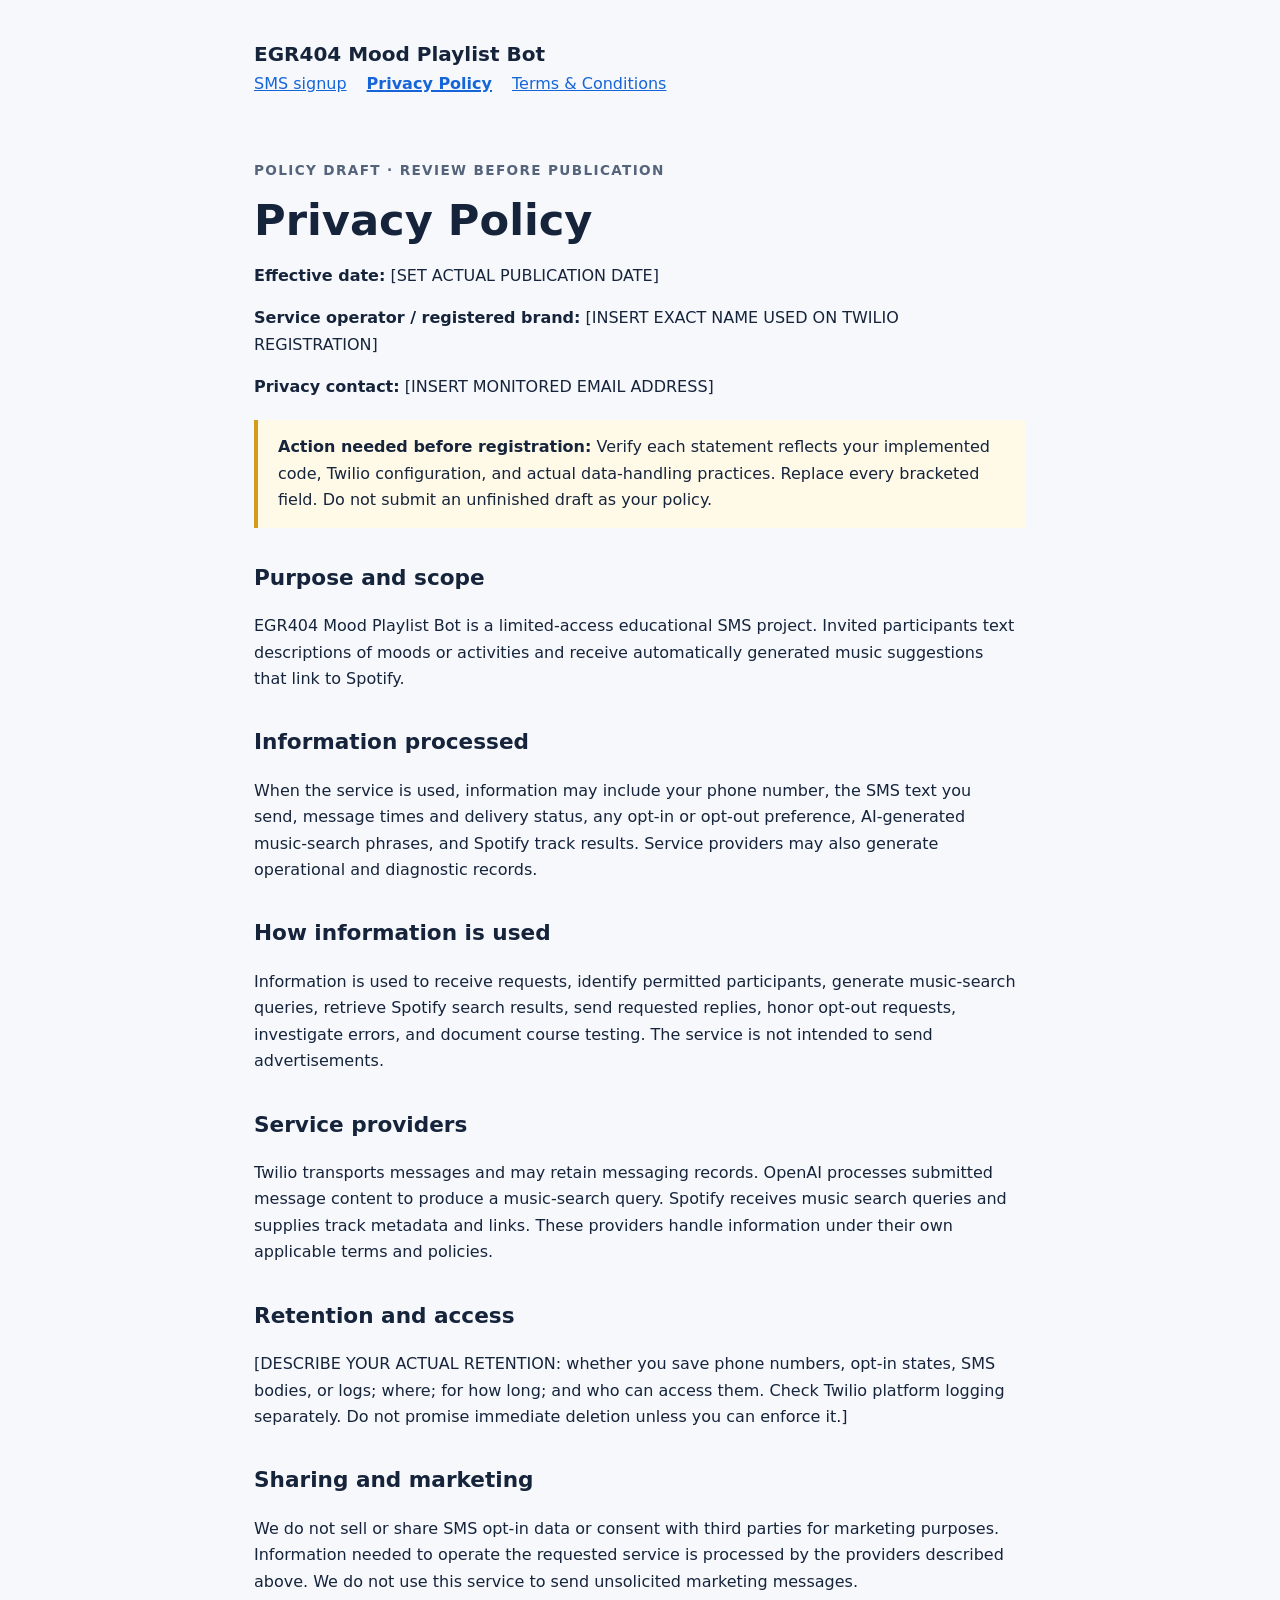
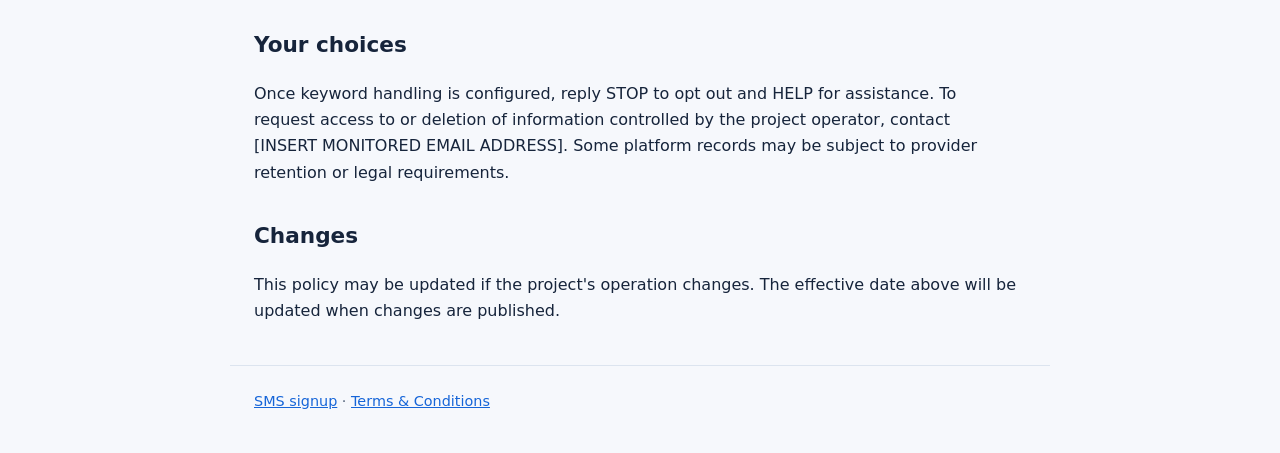
==== privacy.html @ bdb5fbac "Add files via upload" ====
<!doctype html>
<html lang="en"><head><meta charset="utf-8"><meta name="viewport" content="width=device-width,initial-scale=1"><title>Privacy Policy | EGR404 Mood Playlist Bot</title><link rel="stylesheet" href="styles.css"></head><body><header><a class="brand" href="index.html">EGR404 Mood Playlist Bot</a><nav aria-label="Site navigation"><a href="index.html">SMS signup</a><a href="privacy.html" aria-current="page">Privacy Policy</a><a href="terms.html">Terms & Conditions</a></nav></header><main><p class="eyebrow">Policy draft · Review before publication</p><h1>Privacy Policy</h1><p><strong>Effective date:</strong> [SET ACTUAL PUBLICATION DATE]</p><p><strong>Service operator / registered brand:</strong> [INSERT EXACT NAME USED ON TWILIO REGISTRATION]</p><p><strong>Privacy contact:</strong> [INSERT MONITORED EMAIL ADDRESS]</p><div class="notice"><strong>Action needed before registration:</strong> Verify each statement reflects your implemented code, Twilio configuration, and actual data-handling practices. Replace every bracketed field. Do not submit an unfinished draft as your policy.</div>
<h2>Purpose and scope</h2><p>EGR404 Mood Playlist Bot is a limited-access educational SMS project. Invited participants text descriptions of moods or activities and receive automatically generated music suggestions that link to Spotify.</p>
<h2>Information processed</h2><p>When the service is used, information may include your phone number, the SMS text you send, message times and delivery status, any opt-in or opt-out preference, AI-generated music-search phrases, and Spotify track results. Service providers may also generate operational and diagnostic records.</p>
<h2>How information is used</h2><p>Information is used to receive requests, identify permitted participants, generate music-search queries, retrieve Spotify search results, send requested replies, honor opt-out requests, investigate errors, and document course testing. The service is not intended to send advertisements.</p>
<h2>Service providers</h2><p>Twilio transports messages and may retain messaging records. OpenAI processes submitted message content to produce a music-search query. Spotify receives music search queries and supplies track metadata and links. These providers handle information under their own applicable terms and policies.</p>
<h2>Retention and access</h2><p>[DESCRIBE YOUR ACTUAL RETENTION: whether you save phone numbers, opt-in states, SMS bodies, or logs; where; for how long; and who can access them. Check Twilio platform logging separately. Do not promise immediate deletion unless you can enforce it.]</p>
<h2>Sharing and marketing</h2><p>We do not sell or share SMS opt-in data or consent with third parties for marketing purposes. Information needed to operate the requested service is processed by the providers described above. We do not use this service to send unsolicited marketing messages.</p>
<h2>Your choices</h2><p>Once keyword handling is configured, reply STOP to opt out and HELP for assistance. To request access to or deletion of information controlled by the project operator, contact [INSERT MONITORED EMAIL ADDRESS]. Some platform records may be subject to provider retention or legal requirements.</p>
<h2>Changes</h2><p>This policy may be updated if the project's operation changes. The effective date above will be updated when changes are published.</p></main><footer><a href="index.html">SMS signup</a> · <a href="terms.html">Terms & Conditions</a></footer></body></html>
---- styles.css ----
:root{color-scheme:light;--ink:#16243b;--muted:#55647b;--accent:#1665d8;--line:#dce4ef;--bg:#f6f8fc}*{box-sizing:border-box}body{margin:0;background:var(--bg);font:16px/1.65 system-ui,-apple-system,Segoe UI,Roboto,sans-serif;color:var(--ink)}header,main,footer{max-width:820px;margin:auto;padding:24px}header{padding-top:38px}nav{display:flex;gap:20px;flex-wrap:wrap}a{color:var(--accent)}.brand{text-decoration:none;color:var(--ink);font-weight:750;font-size:1.25rem}h1{font-size:clamp(2rem,5vw,2.7rem);line-height:1.2;margin:12px 0}h2{margin-top:32px;font-size:1.35rem}p,li{max-width:75ch}.eyebrow{font-size:.85rem;text-transform:uppercase;letter-spacing:.1em;font-weight:700;color:var(--muted)}.card{background:white;border:1px solid var(--line);border-radius:14px;padding:24px;margin:24px 0}.notice{background:#fff9e8;border-left:4px solid #d59c1b;padding:14px 20px;margin:20px 0}code{background:#eaf0f8;border-radius:4px;padding:2px 5px}footer{color:var(--muted);border-top:1px solid var(--line);font-size:.9rem;padding-bottom:40px}nav a[aria-current=page]{font-weight:700;text-decoration-thickness:2px}@media(max-width:560px){header,main,footer{padding:18px}.card{padding:18px}}
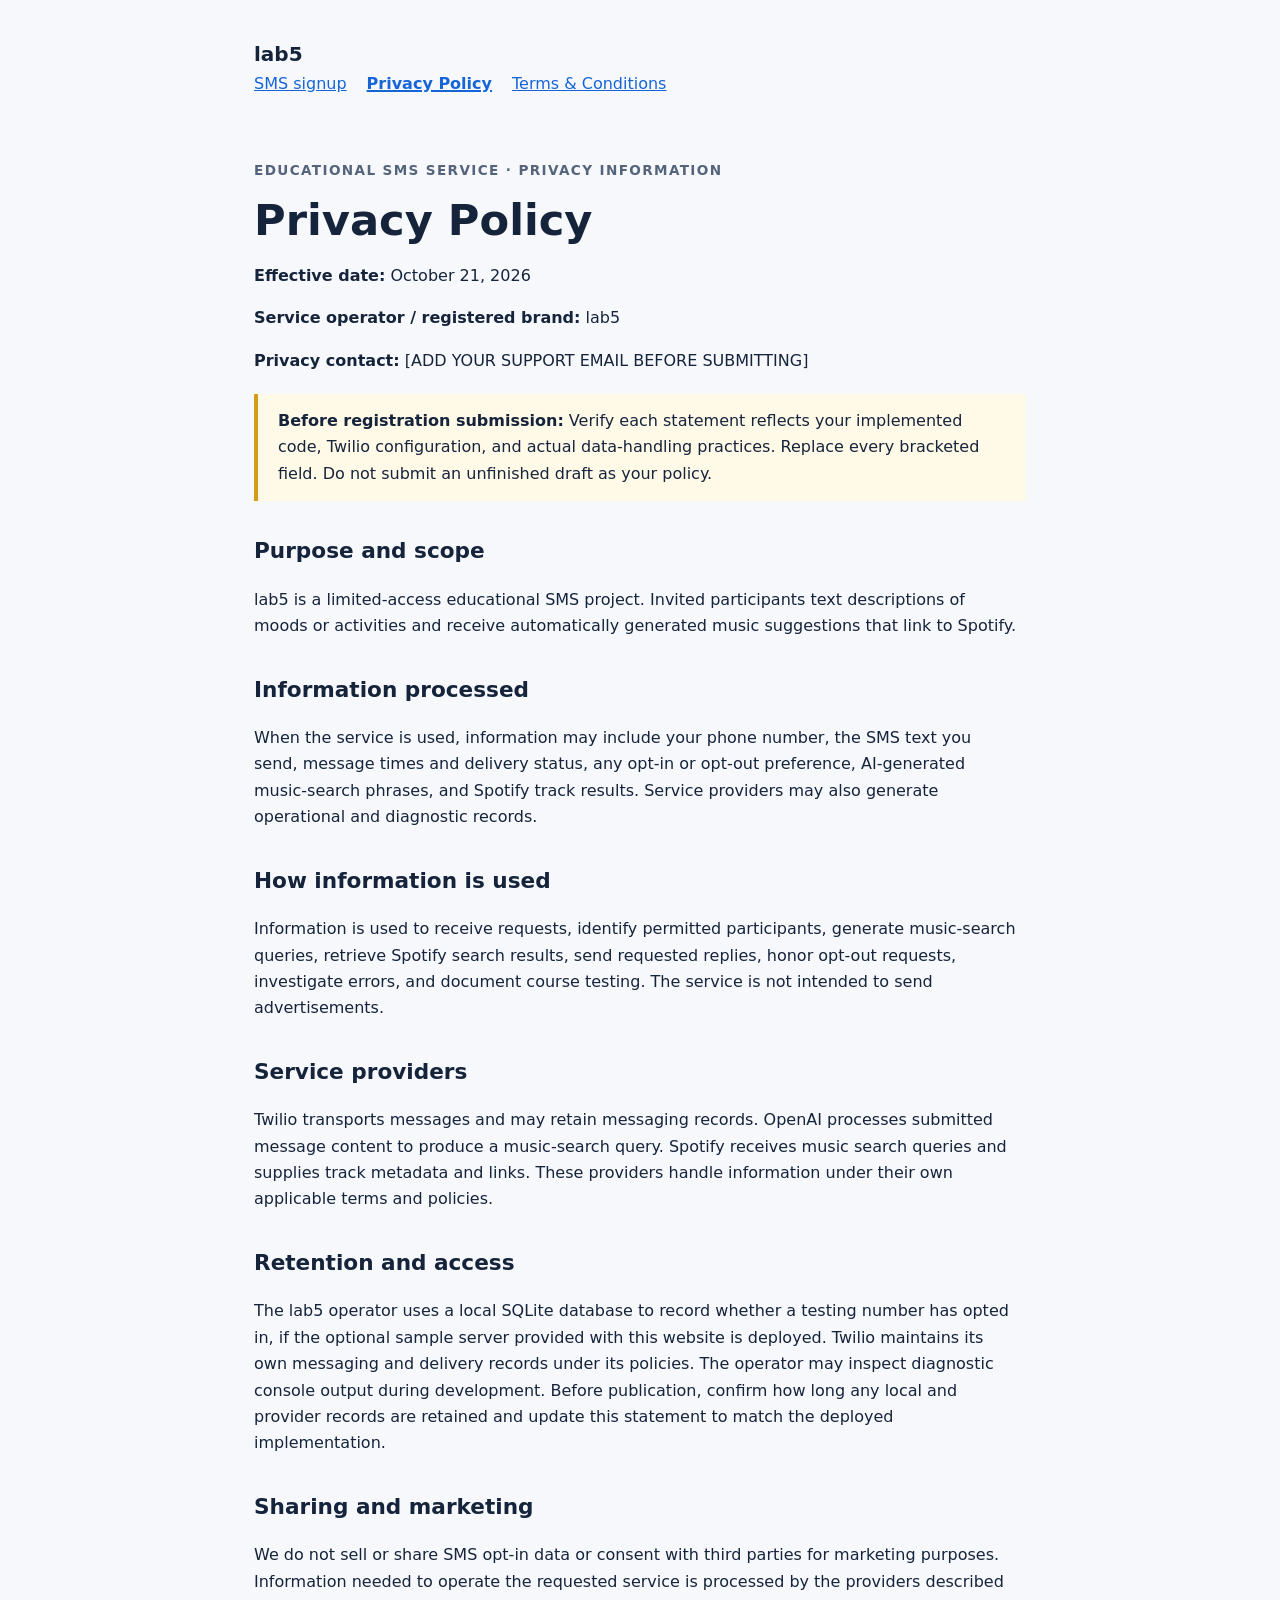
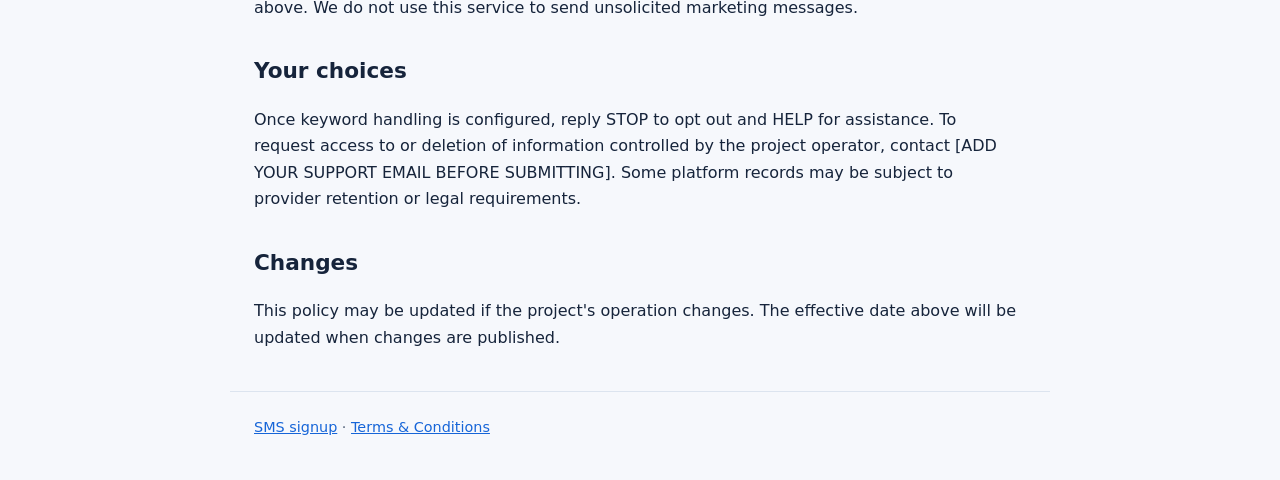
==== commit 04a4c9af: "Add files via upload" ====
--- a/privacy.html
+++ b/privacy.html
@@ -1,10 +1,10 @@
 <!doctype html>
-<html lang="en"><head><meta charset="utf-8"><meta name="viewport" content="width=device-width,initial-scale=1"><title>Privacy Policy | EGR404 Mood Playlist Bot</title><link rel="stylesheet" href="styles.css"></head><body><header><a class="brand" href="index.html">EGR404 Mood Playlist Bot</a><nav aria-label="Site navigation"><a href="index.html">SMS signup</a><a href="privacy.html" aria-current="page">Privacy Policy</a><a href="terms.html">Terms & Conditions</a></nav></header><main><p class="eyebrow">Policy draft · Review before publication</p><h1>Privacy Policy</h1><p><strong>Effective date:</strong> [SET ACTUAL PUBLICATION DATE]</p><p><strong>Service operator / registered brand:</strong> [INSERT EXACT NAME USED ON TWILIO REGISTRATION]</p><p><strong>Privacy contact:</strong> [INSERT MONITORED EMAIL ADDRESS]</p><div class="notice"><strong>Action needed before registration:</strong> Verify each statement reflects your implemented code, Twilio configuration, and actual data-handling practices. Replace every bracketed field. Do not submit an unfinished draft as your policy.</div>
-<h2>Purpose and scope</h2><p>EGR404 Mood Playlist Bot is a limited-access educational SMS project. Invited participants text descriptions of moods or activities and receive automatically generated music suggestions that link to Spotify.</p>
+<html lang="en"><head><meta charset="utf-8"><meta name="viewport" content="width=device-width,initial-scale=1"><title>Privacy Policy | lab5</title><link rel="stylesheet" href="styles.css"></head><body><header><a class="brand" href="index.html">lab5</a><nav aria-label="Site navigation"><a href="index.html">SMS signup</a><a href="privacy.html" aria-current="page">Privacy Policy</a><a href="terms.html">Terms & Conditions</a></nav></header><main><p class="eyebrow">Educational SMS service · Privacy information</p><h1>Privacy Policy</h1><p><strong>Effective date:</strong> October 21, 2026</p><p><strong>Service operator / registered brand:</strong> lab5</p><p><strong>Privacy contact:</strong> [ADD YOUR SUPPORT EMAIL BEFORE SUBMITTING]</p><div class="notice"><strong>Before registration submission:</strong> Verify each statement reflects your implemented code, Twilio configuration, and actual data-handling practices. Replace every bracketed field. Do not submit an unfinished draft as your policy.</div>
+<h2>Purpose and scope</h2><p>lab5 is a limited-access educational SMS project. Invited participants text descriptions of moods or activities and receive automatically generated music suggestions that link to Spotify.</p>
 <h2>Information processed</h2><p>When the service is used, information may include your phone number, the SMS text you send, message times and delivery status, any opt-in or opt-out preference, AI-generated music-search phrases, and Spotify track results. Service providers may also generate operational and diagnostic records.</p>
 <h2>How information is used</h2><p>Information is used to receive requests, identify permitted participants, generate music-search queries, retrieve Spotify search results, send requested replies, honor opt-out requests, investigate errors, and document course testing. The service is not intended to send advertisements.</p>
 <h2>Service providers</h2><p>Twilio transports messages and may retain messaging records. OpenAI processes submitted message content to produce a music-search query. Spotify receives music search queries and supplies track metadata and links. These providers handle information under their own applicable terms and policies.</p>
-<h2>Retention and access</h2><p>[DESCRIBE YOUR ACTUAL RETENTION: whether you save phone numbers, opt-in states, SMS bodies, or logs; where; for how long; and who can access them. Check Twilio platform logging separately. Do not promise immediate deletion unless you can enforce it.]</p>
+<h2>Retention and access</h2><p>The lab5 operator uses a local SQLite database to record whether a testing number has opted in, if the optional sample server provided with this website is deployed. Twilio maintains its own messaging and delivery records under its policies. The operator may inspect diagnostic console output during development. Before publication, confirm how long any local and provider records are retained and update this statement to match the deployed implementation.</p>
 <h2>Sharing and marketing</h2><p>We do not sell or share SMS opt-in data or consent with third parties for marketing purposes. Information needed to operate the requested service is processed by the providers described above. We do not use this service to send unsolicited marketing messages.</p>
-<h2>Your choices</h2><p>Once keyword handling is configured, reply STOP to opt out and HELP for assistance. To request access to or deletion of information controlled by the project operator, contact [INSERT MONITORED EMAIL ADDRESS]. Some platform records may be subject to provider retention or legal requirements.</p>
+<h2>Your choices</h2><p>Once keyword handling is configured, reply STOP to opt out and HELP for assistance. To request access to or deletion of information controlled by the project operator, contact [ADD YOUR SUPPORT EMAIL BEFORE SUBMITTING]. Some platform records may be subject to provider retention or legal requirements.</p>
 <h2>Changes</h2><p>This policy may be updated if the project's operation changes. The effective date above will be updated when changes are published.</p></main><footer><a href="index.html">SMS signup</a> · <a href="terms.html">Terms & Conditions</a></footer></body></html>
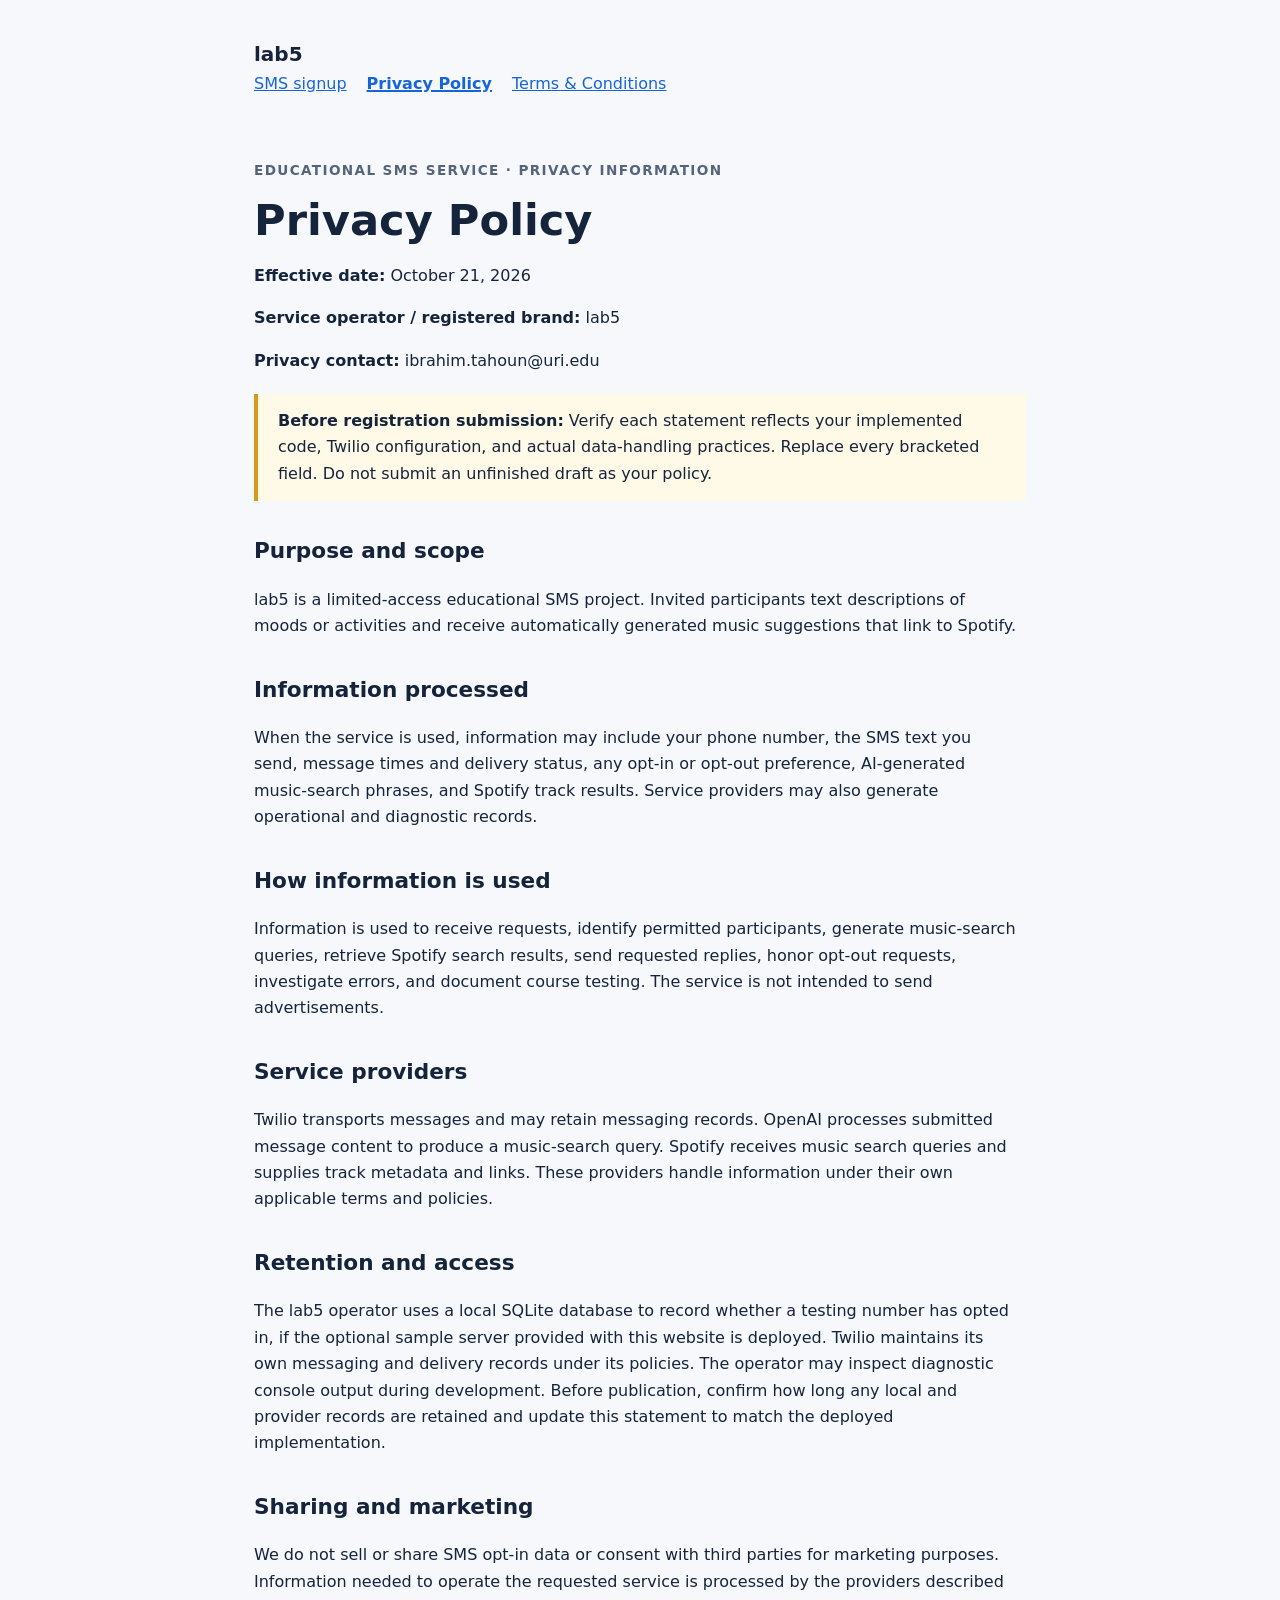
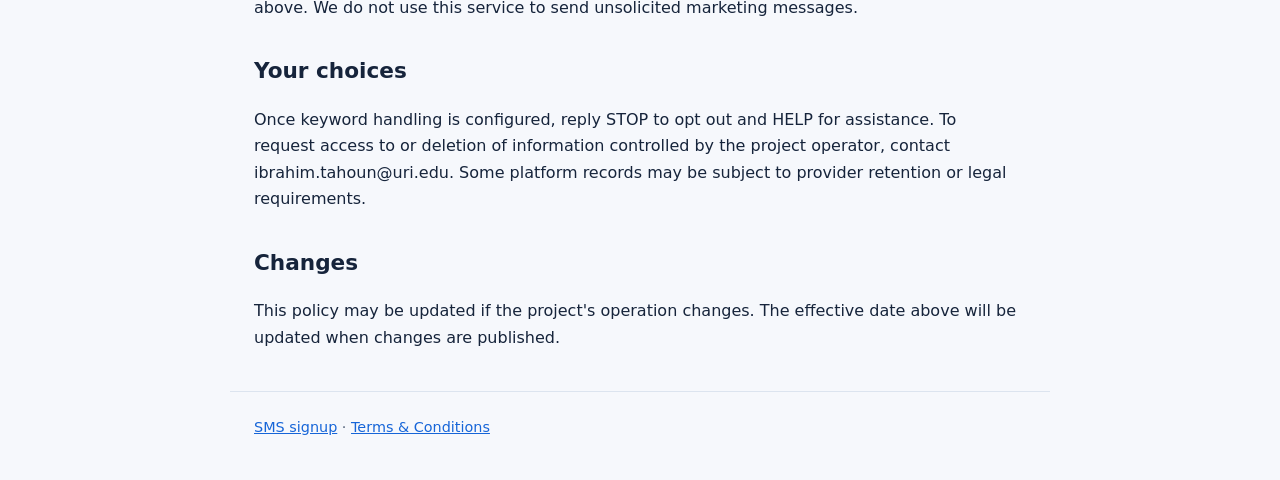
==== commit 1985dab8: "Add files via upload" ====
--- a/privacy.html
+++ b/privacy.html
@@ -1,10 +1,10 @@
 <!doctype html>
-<html lang="en"><head><meta charset="utf-8"><meta name="viewport" content="width=device-width,initial-scale=1"><title>Privacy Policy | lab5</title><link rel="stylesheet" href="styles.css"></head><body><header><a class="brand" href="index.html">lab5</a><nav aria-label="Site navigation"><a href="index.html">SMS signup</a><a href="privacy.html" aria-current="page">Privacy Policy</a><a href="terms.html">Terms & Conditions</a></nav></header><main><p class="eyebrow">Educational SMS service · Privacy information</p><h1>Privacy Policy</h1><p><strong>Effective date:</strong> October 21, 2026</p><p><strong>Service operator / registered brand:</strong> lab5</p><p><strong>Privacy contact:</strong> [ADD YOUR SUPPORT EMAIL BEFORE SUBMITTING]</p><div class="notice"><strong>Before registration submission:</strong> Verify each statement reflects your implemented code, Twilio configuration, and actual data-handling practices. Replace every bracketed field. Do not submit an unfinished draft as your policy.</div>
+<html lang="en"><head><meta charset="utf-8"><meta name="viewport" content="width=device-width,initial-scale=1"><title>Privacy Policy | lab5</title><link rel="stylesheet" href="styles.css"></head><body><header><a class="brand" href="index.html">lab5</a><nav aria-label="Site navigation"><a href="index.html">SMS signup</a><a href="privacy.html" aria-current="page">Privacy Policy</a><a href="terms.html">Terms & Conditions</a></nav></header><main><p class="eyebrow">Educational SMS service · Privacy information</p><h1>Privacy Policy</h1><p><strong>Effective date:</strong> October 21, 2026</p><p><strong>Service operator / registered brand:</strong> lab5</p><p><strong>Privacy contact:</strong> ibrahim.tahoun@uri.edu</p><div class="notice"><strong>Before registration submission:</strong> Verify each statement reflects your implemented code, Twilio configuration, and actual data-handling practices. Replace every bracketed field. Do not submit an unfinished draft as your policy.</div>
 <h2>Purpose and scope</h2><p>lab5 is a limited-access educational SMS project. Invited participants text descriptions of moods or activities and receive automatically generated music suggestions that link to Spotify.</p>
 <h2>Information processed</h2><p>When the service is used, information may include your phone number, the SMS text you send, message times and delivery status, any opt-in or opt-out preference, AI-generated music-search phrases, and Spotify track results. Service providers may also generate operational and diagnostic records.</p>
 <h2>How information is used</h2><p>Information is used to receive requests, identify permitted participants, generate music-search queries, retrieve Spotify search results, send requested replies, honor opt-out requests, investigate errors, and document course testing. The service is not intended to send advertisements.</p>
 <h2>Service providers</h2><p>Twilio transports messages and may retain messaging records. OpenAI processes submitted message content to produce a music-search query. Spotify receives music search queries and supplies track metadata and links. These providers handle information under their own applicable terms and policies.</p>
 <h2>Retention and access</h2><p>The lab5 operator uses a local SQLite database to record whether a testing number has opted in, if the optional sample server provided with this website is deployed. Twilio maintains its own messaging and delivery records under its policies. The operator may inspect diagnostic console output during development. Before publication, confirm how long any local and provider records are retained and update this statement to match the deployed implementation.</p>
 <h2>Sharing and marketing</h2><p>We do not sell or share SMS opt-in data or consent with third parties for marketing purposes. Information needed to operate the requested service is processed by the providers described above. We do not use this service to send unsolicited marketing messages.</p>
-<h2>Your choices</h2><p>Once keyword handling is configured, reply STOP to opt out and HELP for assistance. To request access to or deletion of information controlled by the project operator, contact [ADD YOUR SUPPORT EMAIL BEFORE SUBMITTING]. Some platform records may be subject to provider retention or legal requirements.</p>
+<h2>Your choices</h2><p>Once keyword handling is configured, reply STOP to opt out and HELP for assistance. To request access to or deletion of information controlled by the project operator, contact ibrahim.tahoun@uri.edu. Some platform records may be subject to provider retention or legal requirements.</p>
 <h2>Changes</h2><p>This policy may be updated if the project's operation changes. The effective date above will be updated when changes are published.</p></main><footer><a href="index.html">SMS signup</a> · <a href="terms.html">Terms & Conditions</a></footer></body></html>
